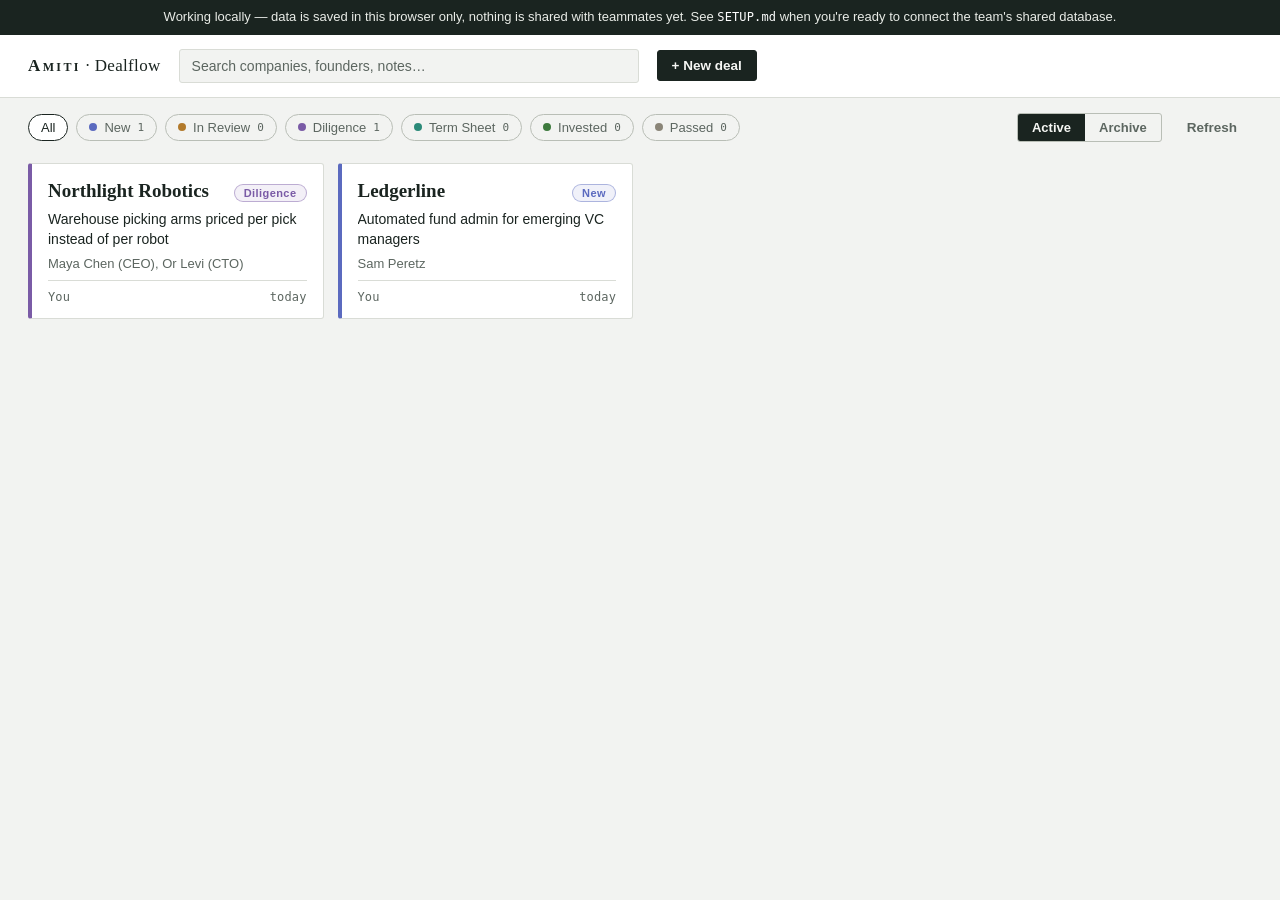
==== index.html @ 3316f47f "Initial commit: Dealflow pipeline app" ====
<!DOCTYPE html>
<html lang="en">
<head>
  <meta charset="UTF-8">
  <meta name="viewport" content="width=device-width, initial-scale=1.0">
  <meta name="robots" content="noindex">
  <title>Dealflow</title>
  <link rel="icon" href="data:image/svg+xml,<svg xmlns='http://www.w3.org/2000/svg' viewBox='0 0 100 100'><rect width='100' height='100' rx='14' fill='%231A2420'/><rect x='22' y='24' width='10' height='52' fill='%232B8A78'/><rect x='45' y='24' width='33' height='9' fill='%23F2F3F1'/><rect x='45' y='45' width='33' height='9' fill='%23F2F3F1'/><rect x='45' y='66' width='23' height='9' fill='%23F2F3F1'/></svg>">
  <link rel="stylesheet" href="styles.css">
</head>
<body>

  <!-- Sign-in (only shown once config.js has real Firebase project values) -->
  <div id="signin-screen" class="screen hidden">
    <div class="signin-card">
      <div class="wordmark"><span class="firm-name">Firm</span> · Dealflow</div>
      <h1>The pipeline, in one place.</h1>
      <p>Sign in with the account your firm set up for you. Don't have one?
         Ask whoever administers the pipeline to create it.</p>
      <form id="signin-form">
        <label>Email <input id="signin-email" type="email" autocomplete="username" required></label>
        <label>Password <input id="signin-password" type="password" autocomplete="current-password" required></label>
        <button type="submit" class="btn primary">Sign in</button>
      </form>
      <button id="forgot-btn" class="btn quiet" type="button">Forgot password?</button>
      <p id="signin-error" class="hint error hidden"></p>
    </div>
  </div>

  <!-- Main app -->
  <div id="app" class="hidden">
    <div id="local-banner" class="hidden">
      Working locally — data is saved in this browser only, nothing is shared
      with teammates yet. See <span class="mono">SETUP.md</span> when you're ready to connect the team's shared database.
    </div>

    <header class="topbar">
      <div class="wordmark"><span class="firm-name">Firm</span> · Dealflow</div>
      <input id="search" type="search" placeholder="Search companies, founders, notes…" autocomplete="off">
      <a id="new-deal-btn" class="btn primary" href="deal.html?new=1">+ New deal</a>
      <div id="user-chip" class="hidden">
        <span id="user-name" class="mono"></span>
        <button id="signout-btn" class="btn quiet">Sign out</button>
      </div>
    </header>

    <div class="toolbar">
      <div id="status-chips"></div>
      <div class="toolbar-right">
        <div class="view-toggle" role="tablist">
          <button data-view="active" class="on">Active</button>
          <button data-view="archived">Archive</button>
        </div>
        <button id="refresh-btn" class="btn quiet" title="Refresh from the spreadsheet">Refresh</button>
      </div>
    </div>

    <main>
      <div id="cards"></div>
      <p id="empty-state" class="hidden"></p>
    </main>
  </div>

  <div id="toast" class="hidden" role="status"></div>
  <div id="loading" class="hidden"><span class="spinner"></span><span id="loading-label">Loading…</span></div>

  <script src="config.js"></script>
  <script src="vendor/firebase-app-compat.js"></script>
  <script src="vendor/firebase-auth-compat.js"></script>
  <script src="vendor/firebase-firestore-compat.js"></script>
  <script src="vendor/firebase-storage-compat.js"></script>
  <script src="auth.js"></script>
  <script src="store.js"></script>
  <script src="common.js"></script>
  <script src="board.js"></script>
</body>
</html>
---- styles.css ----
/* Dealflow — a paper ledger with colored tabs.
   Chrome is monochrome ink-on-bone; the only color on screen is deal status. */

:root {
  --paper: #F2F3F1;      /* page background — cool bone */
  --card: #FFFFFF;
  --ink: #1A2420;        /* deep green-black */
  --ink-soft: #5C6660;
  --hairline: #D9DCD6;
  --hairline-dark: #B9BEB6;
  --serif: "Iowan Old Style", Georgia, "Times New Roman", serif;
  --sans: -apple-system, BlinkMacSystemFont, "Segoe UI", Roboto, sans-serif;
  --mono: ui-monospace, "SF Mono", "Cascadia Code", Consolas, Menlo, monospace;
}

* { box-sizing: border-box; margin: 0; padding: 0; }

html, body { height: 100%; }

body {
  background: var(--paper);
  color: var(--ink);
  font-family: var(--sans);
  font-size: 15px;
  line-height: 1.45;
  -webkit-font-smoothing: antialiased;
}

.hidden { display: none !important; }
.mono { font-family: var(--mono); font-size: 12px; letter-spacing: 0.01em; }
.hint { color: var(--ink-soft); font-size: 12px; }

/* ---- Buttons ---- */

.btn {
  display: inline-block;
  font: 600 13.5px var(--sans);
  color: var(--ink);
  background: var(--card);
  border: 1px solid var(--hairline-dark);
  border-radius: 3px;
  padding: 7px 14px;
  cursor: pointer;
  white-space: nowrap;
  text-decoration: none;
}
.btn:hover { border-color: var(--ink); }
.btn.primary { background: var(--ink); border-color: var(--ink); color: #F6F7F4; }
.btn.primary:hover { background: #2C3A34; }
.btn.quiet { background: transparent; border-color: transparent; color: var(--ink-soft); }
.btn.quiet:hover { color: var(--ink); border-color: var(--hairline-dark); }

button:focus-visible, input:focus-visible, select:focus-visible,
textarea:focus-visible, [tabindex]:focus-visible, a:focus-visible {
  outline: 2px solid var(--ink);
  outline-offset: 2px;
}

/* ---- Wordmark ---- */

.wordmark {
  font-family: var(--serif);
  font-size: 17px;
  letter-spacing: 0.02em;
  white-space: nowrap;
}
.wordmark .firm-name {
  font-variant: small-caps;
  letter-spacing: 0.14em;
  font-weight: 700;
}

/* ---- Header & toolbar ---- */

.topbar {
  display: flex;
  align-items: center;
  gap: 18px;
  padding: 14px 28px;
  background: var(--card);
  border-bottom: 1px solid var(--hairline);
}

#search {
  flex: 1;
  max-width: 460px;
  font: 14px var(--sans);
  color: var(--ink);
  background: var(--paper);
  border: 1px solid var(--hairline);
  border-radius: 3px;
  padding: 8px 12px;
}
#search::placeholder { color: var(--ink-soft); }
#search:focus { border-color: var(--ink); outline: none; }

#user-chip { margin-left: auto; display: flex; align-items: center; gap: 8px; color: var(--ink-soft); }

.toolbar {
  display: flex;
  align-items: center;
  justify-content: space-between;
  gap: 16px;
  flex-wrap: wrap;
  padding: 14px 28px 0;
}

#status-chips { display: flex; flex-wrap: wrap; gap: 8px; }

.chip {
  display: inline-flex;
  align-items: center;
  gap: 7px;
  font: 500 13px var(--sans);
  color: var(--ink-soft);
  background: transparent;
  border: 1px solid var(--hairline-dark);
  border-radius: 999px;
  padding: 5px 12px;
  cursor: pointer;
}
.chip:hover { color: var(--ink); border-color: var(--ink); }
.chip.on { color: var(--ink); border-color: var(--ink); background: var(--card); }
.chip .dot { width: 8px; height: 8px; border-radius: 50%; }
.chip-count { font-family: var(--mono); font-size: 11px; color: var(--ink-soft); }

.toolbar-right { display: flex; align-items: center; gap: 10px; }

.view-toggle {
  display: inline-flex;
  border: 1px solid var(--hairline-dark);
  border-radius: 3px;
  overflow: hidden;
}
.view-toggle button {
  font: 600 13px var(--sans);
  color: var(--ink-soft);
  background: transparent;
  border: none;
  padding: 6px 14px;
  cursor: pointer;
}
.view-toggle button.on { background: var(--ink); color: #F6F7F4; }

/* ---- Card grid ---- */

main { padding: 20px 28px 48px; }

#cards {
  display: grid;
  grid-template-columns: repeat(auto-fill, minmax(290px, 1fr));
  gap: 14px;
}

.card {
  --spine: var(--hairline-dark);
  position: relative;
  background: var(--card);
  border: 1px solid var(--hairline);
  border-left: 4px solid var(--spine);
  border-radius: 3px;
  padding: 16px 16px 12px;
  display: flex;
  flex-direction: column;
  gap: 6px;
  cursor: pointer;
  text-decoration: none;
  color: inherit;
  transition: border-color 0.12s ease, transform 0.12s ease, box-shadow 0.12s ease;
}
.card:hover {
  border-color: var(--hairline-dark);
  border-left-color: var(--spine);
  transform: translateY(-1px);
  box-shadow: 0 3px 10px rgba(26, 36, 32, 0.08);
}
.card.archived { opacity: 0.62; }

.card-top { display: flex; align-items: baseline; justify-content: space-between; gap: 10px; }

.card-company {
  font-family: var(--serif);
  font-size: 19px;
  font-weight: 700;
  line-height: 1.2;
}

.pill {
  --pc: var(--ink-soft);
  font: 600 11px var(--sans);
  letter-spacing: 0.04em;
  color: var(--pc);
  border: 1px solid color-mix(in srgb, var(--pc) 45%, transparent);
  background: color-mix(in srgb, var(--pc) 9%, transparent);
  border-radius: 999px;
  padding: 2px 9px;
  white-space: nowrap;
}

.card-oneliner {
  color: var(--ink);
  font-size: 14px;
  display: -webkit-box;
  -webkit-line-clamp: 2;
  -webkit-box-orient: vertical;
  overflow: hidden;
}

.card-founders { color: var(--ink-soft); font-size: 13px; }

.card-meta {
  display: flex;
  justify-content: space-between;
  gap: 10px;
  color: var(--ink-soft);
  border-top: 1px solid var(--hairline);
  padding-top: 8px;
  margin-top: auto;
}

#empty-state {
  margin: 80px auto;
  max-width: 420px;
  text-align: center;
  font-family: var(--serif);
  font-size: 18px;
  color: var(--ink-soft);
}

/* ---- Local-mode banner ---- */

#local-banner {
  background: var(--ink);
  color: #E9ECE7;
  font-size: 13px;
  text-align: center;
  padding: 8px 16px;
}
#local-banner .mono { color: #fff; }

/* ---- Sign-in screen ---- */

.screen {
  min-height: 100vh;
  display: flex;
  align-items: center;
  justify-content: center;
  padding: 24px;
}

.signin-card {
  background: var(--card);
  border: 1px solid var(--hairline);
  border-top: 4px solid var(--ink);
  border-radius: 3px;
  max-width: 440px;
  padding: 36px;
  display: flex;
  flex-direction: column;
  gap: 16px;
}
.signin-card h1 { font-family: var(--serif); font-size: 26px; line-height: 1.2; }
.signin-card p { color: var(--ink-soft); font-size: 14px; }
.signin-card .btn { align-self: flex-start; }
.signin-card .hint { word-break: break-all; }

.signin-card form {
  display: flex;
  flex-direction: column;
  gap: 12px;
}
.signin-card label {
  display: flex;
  flex-direction: column;
  gap: 5px;
  font: 600 12px var(--sans);
  letter-spacing: 0.05em;
  text-transform: uppercase;
  color: var(--ink-soft);
}
.signin-card input {
  font: 14.5px var(--sans);
  color: var(--ink);
  background: var(--paper);
  border: 1px solid var(--hairline);
  border-radius: 3px;
  padding: 8px 10px;
  width: 100%;
}
.signin-card input:focus { border-color: var(--ink); outline: none; }
.hint.error { color: #7A2E2E; }

/* ---- Deal page ---- */

.back-link {
  font: 600 13px var(--sans);
  color: var(--ink-soft);
  text-decoration: none;
}
.back-link:hover { color: var(--ink); }

.deal-shell {
  max-width: 640px;
  margin: 32px auto 64px;
  padding: 0 20px;
}

.deal-card {
  background: var(--card);
  border: 1px solid var(--hairline);
  border-top: 4px solid var(--ink);
  border-radius: 3px;
  display: flex;
  flex-direction: column;
}

.panel-head {
  display: flex;
  align-items: flex-start;
  justify-content: space-between;
  gap: 12px;
  padding: 24px 28px 16px;
  border-bottom: 1px solid var(--hairline);
}
.panel-head h2 { font-family: var(--serif); font-size: 26px; line-height: 1.2; }
.panel-head .mono { color: var(--ink-soft); margin-top: 4px; }

.panel-body {
  padding: 24px 28px;
  display: flex;
  flex-direction: column;
  gap: 14px;
}

.panel-body label {
  display: flex;
  flex-direction: column;
  gap: 5px;
  font: 600 12px var(--sans);
  letter-spacing: 0.05em;
  text-transform: uppercase;
  color: var(--ink-soft);
}

.panel-body label.btn {
  display: inline-block;
  width: auto;
  text-transform: none;
  letter-spacing: normal;
  font: 600 13.5px var(--sans);
  color: var(--ink);
}

.panel-body input, .panel-body select, .panel-body textarea {
  font: 14.5px var(--sans);
  color: var(--ink);
  background: var(--paper);
  border: 1px solid var(--hairline);
  border-radius: 3px;
  padding: 8px 10px;
  width: 100%;
}
.panel-body input:focus, .panel-body select:focus, .panel-body textarea:focus {
  border-color: var(--ink);
  outline: none;
}
.panel-body textarea { resize: vertical; line-height: 1.5; }

.field-row { display: grid; grid-template-columns: 1fr 1fr; gap: 12px; }

.files { border-top: 1px solid var(--hairline); padding-top: 14px; display: flex; flex-direction: column; gap: 8px; }
.files h3 {
  font: 600 12px var(--sans);
  letter-spacing: 0.05em;
  text-transform: uppercase;
  color: var(--ink-soft);
}
.file-row {
  display: flex;
  justify-content: space-between;
  align-items: baseline;
  gap: 12px;
  padding: 6px 0;
  border-bottom: 1px solid var(--hairline);
}
.file-name { color: var(--ink); font-size: 14px; text-decoration: none; word-break: break-all; }
a.file-name:hover { text-decoration: underline; }
.file-size { color: var(--ink-soft); }
#file-input { display: none; }
#upload-row { padding-top: 4px; }

.panel-foot {
  display: flex;
  justify-content: space-between;
  gap: 12px;
  padding: 16px 28px;
  border-top: 1px solid var(--hairline);
  background: var(--paper);
  border-radius: 0 0 3px 3px;
}

/* ---- Toast & loading ---- */

#toast {
  position: fixed;
  bottom: 24px;
  left: 50%;
  transform: translateX(-50%);
  background: var(--ink);
  color: #F6F7F4;
  font-size: 14px;
  border-radius: 3px;
  padding: 10px 18px;
  max-width: min(560px, calc(100vw - 48px));
  z-index: 30;
  box-shadow: 0 4px 16px rgba(26, 36, 32, 0.25);
}
#toast.error { background: #7A2E2E; }

#loading {
  position: fixed;
  top: 16px;
  left: 50%;
  transform: translateX(-50%);
  display: flex;
  align-items: center;
  gap: 10px;
  background: var(--card);
  border: 1px solid var(--hairline-dark);
  border-radius: 999px;
  padding: 7px 16px;
  font-size: 13px;
  color: var(--ink-soft);
  z-index: 40;
  box-shadow: 0 2px 10px rgba(26, 36, 32, 0.12);
}

.spinner {
  width: 13px;
  height: 13px;
  border: 2px solid var(--hairline-dark);
  border-top-color: var(--ink);
  border-radius: 50%;
  animation: spin 0.8s linear infinite;
}
@keyframes spin { to { transform: rotate(360deg); } }

/* ---- Small screens ---- */

@media (max-width: 720px) {
  .topbar { flex-wrap: wrap; padding: 12px 16px; }
  #search { order: 3; flex-basis: 100%; max-width: none; }
  .toolbar, main { padding-left: 16px; padding-right: 16px; }
  .field-row { grid-template-columns: 1fr; }
  .deal-shell { margin-top: 16px; padding: 0 12px; }
  .panel-head, .panel-body, .panel-foot { padding-left: 18px; padding-right: 18px; }
}

@media (prefers-reduced-motion: reduce) {
  * { transition: none !important; animation: none !important; }
}
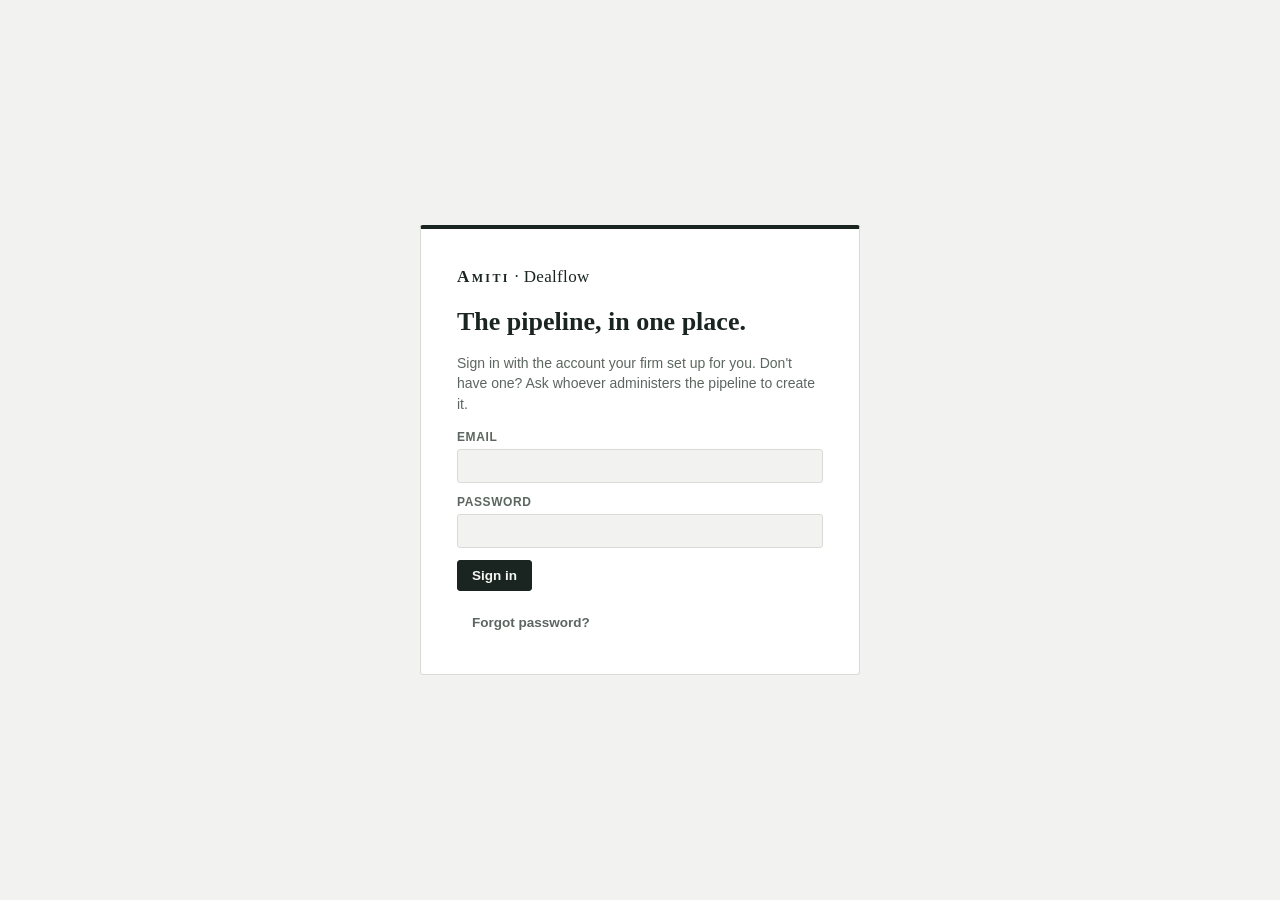
==== commit 56030694: "Remove file attachment feature Storage needs the Blaze plan and isn't used. Drop the Files UI, the u" ====
--- a/index.html
+++ b/index.html
@@ -68,7 +68,6 @@
   <script src="vendor/firebase-app-compat.js"></script>
   <script src="vendor/firebase-auth-compat.js"></script>
   <script src="vendor/firebase-firestore-compat.js"></script>
-  <script src="vendor/firebase-storage-compat.js"></script>
   <script src="auth.js"></script>
   <script src="store.js"></script>
   <script src="common.js"></script>
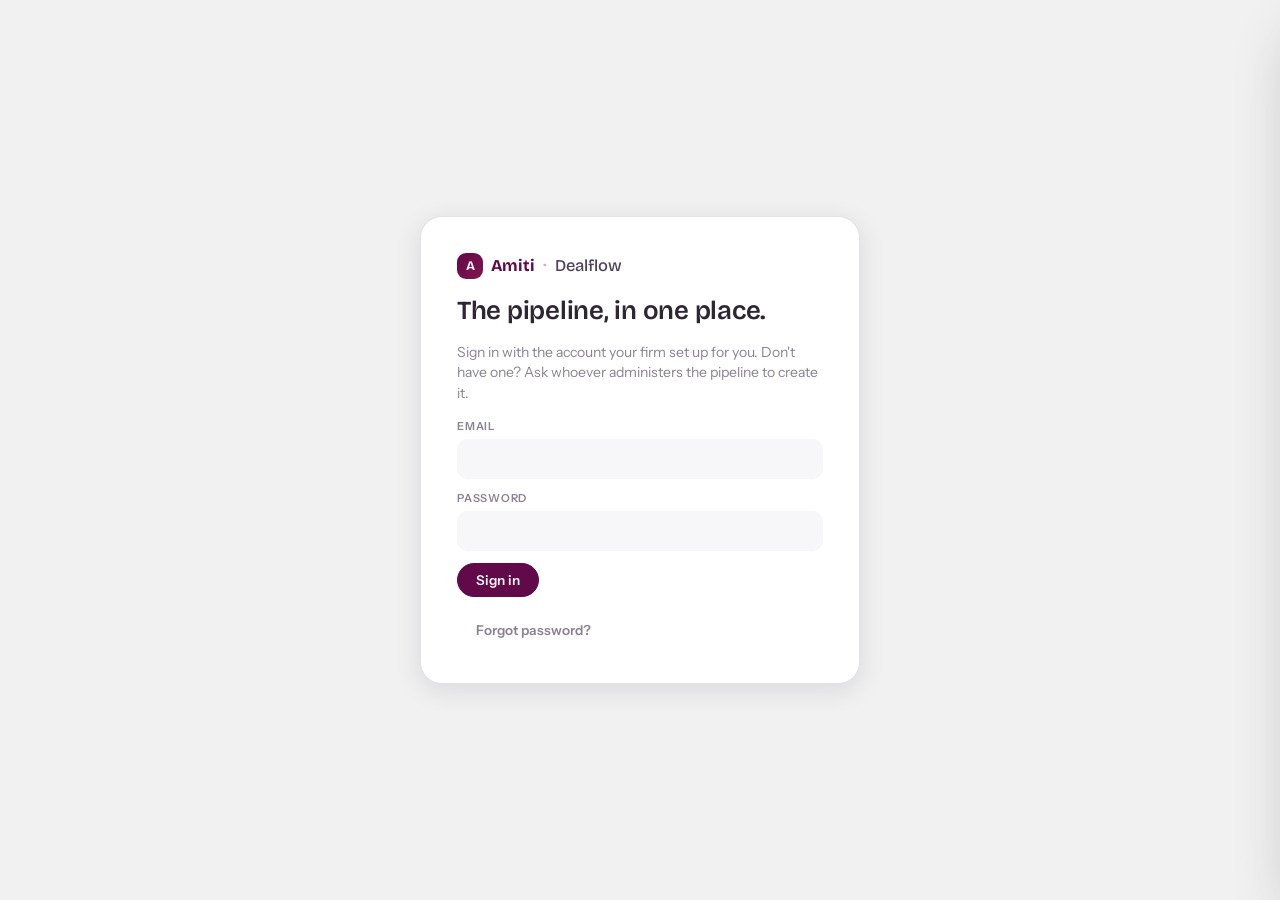
==== commit 58f1189f: "UI Redesign" ====
--- a/index.html
+++ b/index.html
@@ -5,7 +5,10 @@
   <meta name="viewport" content="width=device-width, initial-scale=1.0">
   <meta name="robots" content="noindex">
   <title>Dealflow</title>
-  <link rel="icon" href="data:image/svg+xml,<svg xmlns='http://www.w3.org/2000/svg' viewBox='0 0 100 100'><rect width='100' height='100' rx='14' fill='%231A2420'/><rect x='22' y='24' width='10' height='52' fill='%232B8A78'/><rect x='45' y='24' width='33' height='9' fill='%23F2F3F1'/><rect x='45' y='45' width='33' height='9' fill='%23F2F3F1'/><rect x='45' y='66' width='23' height='9' fill='%23F2F3F1'/></svg>">
+  <link rel="icon" href="data:image/svg+xml,<svg xmlns='http://www.w3.org/2000/svg' viewBox='0 0 100 100'><rect width='100' height='100' rx='26' fill='%2362094A'/><rect x='22' y='24' width='10' height='52' rx='5' fill='%23CEAEB4'/><rect x='45' y='24' width='33' height='9' rx='4.5' fill='%23F1F1F1'/><rect x='45' y='45' width='33' height='9' rx='4.5' fill='%23F1F1F1'/><rect x='45' y='66' width='23' height='9' rx='4.5' fill='%23F1F1F1'/></svg>">
+  <link rel="preconnect" href="https://fonts.googleapis.com">
+  <link rel="preconnect" href="https://fonts.gstatic.com" crossorigin>
+  <link href="https://fonts.googleapis.com/css2?family=Bricolage+Grotesque:opsz,wght@12..96,500;12..96,600;12..96,700&family=Instrument+Sans:ital,wght@0,400;0,500;0,600;1,400&display=swap" rel="stylesheet">
   <link rel="stylesheet" href="styles.css">
 </head>
 <body>
@@ -13,7 +16,7 @@
   <!-- Sign-in (only shown once config.js has real Firebase project values) -->
   <div id="signin-screen" class="screen hidden">
     <div class="signin-card">
-      <div class="wordmark"><span class="firm-name">Firm</span> · Dealflow</div>
+      <div class="wordmark"><span class="logomark" aria-hidden="true">A</span><span class="firm-name">Firm</span><span class="wordmark-sep">·</span>Dealflow</div>
       <h1>The pipeline, in one place.</h1>
       <p>Sign in with the account your firm set up for you. Don't have one?
          Ask whoever administers the pipeline to create it.</p>
@@ -35,9 +38,9 @@
     </div>
 
     <header class="topbar">
-      <div class="wordmark"><span class="firm-name">Firm</span> · Dealflow</div>
+      <div class="wordmark"><span class="logomark" aria-hidden="true">A</span><span class="firm-name">Firm</span><span class="wordmark-sep">·</span>Dealflow</div>
       <input id="search" type="search" placeholder="Search companies, founders, notes…" autocomplete="off">
-      <a id="new-deal-btn" class="btn primary" href="deal.html?new=1">+ New deal</a>
+      <button id="new-deal-btn" class="btn primary" type="button">+ New deal</button>
       <div id="user-chip" class="hidden">
         <span id="user-name" class="mono"></span>
         <button id="signout-btn" class="btn quiet">Sign out</button>
@@ -51,7 +54,7 @@
           <button data-view="active" class="on">Active</button>
           <button data-view="archived">Archive</button>
         </div>
-        <button id="refresh-btn" class="btn quiet" title="Refresh from the spreadsheet">Refresh</button>
+        <button id="refresh-btn" class="btn quiet" title="Reload deals">Refresh</button>
       </div>
     </div>
 
@@ -59,6 +62,64 @@
       <div id="cards"></div>
       <p id="empty-state" class="hidden"></p>
     </main>
+  </div>
+
+  <!-- Deal drawer: view and edit a deal without leaving the board -->
+  <div id="deal-overlay" class="drawer-overlay">
+    <aside class="drawer" role="dialog" aria-modal="true" aria-label="Deal details">
+      <div class="drawer-head">
+        <div class="drawer-head-top">
+          <p id="panel-id" class="mono eyebrow"></p>
+          <button id="deal-close" class="icon-btn" type="button" title="Close (Esc)" aria-label="Close">
+            <svg viewBox="0 0 16 16" fill="none" stroke="currentColor" stroke-width="1.8" stroke-linecap="round"><path d="M4 4l8 8M12 4l-8 8"/></svg>
+          </button>
+        </div>
+        <input id="f-company" class="title-input" type="text" placeholder="Company name" autocomplete="off" aria-label="Company">
+        <div class="select-pill" id="status-pill">
+          <select id="f-status" aria-label="Status"></select>
+        </div>
+      </div>
+
+      <div class="drawer-body">
+        <label>One-liner <input id="f-oneliner" type="text" placeholder="What they do, in a sentence" autocomplete="off"></label>
+        <label>Founders <input id="f-founders" type="text" placeholder="Names, roles" autocomplete="off"></label>
+
+        <div class="field-row">
+          <label>Sector <input id="f-sector" type="text" placeholder="—" autocomplete="off"></label>
+          <label>Source <input id="f-source" type="text" placeholder="How it reached us" autocomplete="off"></label>
+        </div>
+        <label>Owner <input id="f-owner" type="text" autocomplete="off"></label>
+
+        <label>Notes <textarea id="f-notes" rows="5" placeholder="What we know so far"></textarea></label>
+        <label>Open questions <textarea id="f-questions" rows="3" placeholder="What we still need to find out"></textarea></label>
+
+        <div class="ai-sec">
+          <h3>Action items</h3>
+          <div id="ai-list"></div>
+          <input id="ai-new" type="text" placeholder="+ Add action item — press Enter" autocomplete="off">
+        </div>
+      </div>
+
+      <div class="drawer-foot">
+        <div class="drawer-foot-left">
+          <button id="archive-btn" class="btn ghost hidden" type="button">Archive</button>
+          <button id="delete-btn" class="btn ghost danger-ghost hidden" type="button">Delete</button>
+        </div>
+        <button id="save-btn" class="btn primary" type="button">Save</button>
+      </div>
+    </aside>
+  </div>
+
+  <!-- Confirmation dialog (archive / delete / discard) -->
+  <div id="confirm-box" class="confirm-overlay">
+    <div class="confirm-card" role="alertdialog" aria-modal="true" aria-labelledby="confirm-title">
+      <h3 id="confirm-title"></h3>
+      <p id="confirm-msg"></p>
+      <div class="confirm-actions">
+        <button id="confirm-cancel" class="btn ghost" type="button">Cancel</button>
+        <button id="confirm-ok" class="btn primary" type="button"></button>
+      </div>
+    </div>
   </div>
 
   <div id="toast" class="hidden" role="status"></div>
--- a/styles.css
+++ b/styles.css
@@ -1,15 +1,31 @@
-/* Dealflow — a paper ledger with colored tabs.
-   Chrome is monochrome ink-on-bone; the only color on screen is deal status. */
+/* Dealflow — Amiti.
+   Platinum canvas, white surfaces, soft rounded geometry. The deep plum
+   trio (#62094A / #81164D / #4F4259) appears only in small, deliberate
+   doses: the wordmark, the primary button, active states, focus rings.
+   Status colors on cards stay config-driven. */
 
 :root {
-  --paper: #F2F3F1;      /* page background — cool bone */
-  --card: #FFFFFF;
-  --ink: #1A2420;        /* deep green-black */
-  --ink-soft: #5C6660;
-  --hairline: #D9DCD6;
-  --hairline-dark: #B9BEB6;
-  --serif: "Iowan Old Style", Georgia, "Times New Roman", serif;
-  --sans: -apple-system, BlinkMacSystemFont, "Segoe UI", Roboto, sans-serif;
+  --bg: #F1F1F1;            /* platinum */
+  --surface: #FFFFFF;
+  --surface-2: #F7F6F8;      /* whisper of grape in the gray */
+  --ink: #2E2733;            /* near-black grape */
+  --ink-2: #4F4259;          /* vintage grape */
+  --ink-3: #8A8292;          /* soft grape-gray, secondary text */
+  --line: #E6E3E8;
+  --line-2: #D6D1DA;
+  --rose: #CEAEB4;           /* cotton rose */
+  --rose-soft: #F4ECee;      /* rose-tinted hover wash */
+  --violet: #62094A;         /* crimson violet — primary actions */
+  --berry: #81164D;          /* dark raspberry — hover / emphasis */
+  --danger: #B0413E;
+  --shadow-s: 0 1px 2px rgba(79, 66, 89, 0.05), 0 2px 8px rgba(79, 66, 89, 0.05);
+  --shadow-m: 0 6px 24px rgba(79, 66, 89, 0.14);
+  --shadow-l: 0 24px 64px rgba(46, 39, 51, 0.30);
+  --r-s: 10px;
+  --r-m: 16px;
+  --r-l: 22px;
+  --display: "Bricolage Grotesque", "Avenir Next", "Segoe UI", sans-serif;
+  --sans: "Instrument Sans", -apple-system, BlinkMacSystemFont, "Segoe UI", sans-serif;
   --mono: ui-monospace, "SF Mono", "Cascadia Code", Consolas, Menlo, monospace;
 }
 
@@ -18,7 +34,7 @@
 html, body { height: 100%; }
 
 body {
-  background: var(--paper);
+  background: var(--bg);
   color: var(--ink);
   font-family: var(--sans);
   font-size: 15px;
@@ -27,74 +43,126 @@
 }
 
 .hidden { display: none !important; }
+.no-scroll { overflow: hidden; }
 .mono { font-family: var(--mono); font-size: 12px; letter-spacing: 0.01em; }
-.hint { color: var(--ink-soft); font-size: 12px; }
+.hint { color: var(--ink-3); font-size: 12.5px; }
+.hint.error { color: var(--danger); }
+
+button, input, select, textarea { font-family: var(--sans); }
+
+button:focus-visible, input:focus-visible, select:focus-visible,
+textarea:focus-visible, [tabindex]:focus-visible, a:focus-visible {
+  outline: 2px solid var(--berry);
+  outline-offset: 2px;
+}
 
 /* ---- Buttons ---- */
 
 .btn {
-  display: inline-block;
+  display: inline-flex;
+  align-items: center;
+  justify-content: center;
+  gap: 6px;
   font: 600 13.5px var(--sans);
-  color: var(--ink);
-  background: var(--card);
-  border: 1px solid var(--hairline-dark);
-  border-radius: 3px;
-  padding: 7px 14px;
+  color: var(--ink-2);
+  background: var(--surface);
+  border: 1px solid var(--line-2);
+  border-radius: 999px;
+  padding: 8px 18px;
   cursor: pointer;
   white-space: nowrap;
   text-decoration: none;
-}
-.btn:hover { border-color: var(--ink); }
-.btn.primary { background: var(--ink); border-color: var(--ink); color: #F6F7F4; }
-.btn.primary:hover { background: #2C3A34; }
-.btn.quiet { background: transparent; border-color: transparent; color: var(--ink-soft); }
-.btn.quiet:hover { color: var(--ink); border-color: var(--hairline-dark); }
-
-button:focus-visible, input:focus-visible, select:focus-visible,
-textarea:focus-visible, [tabindex]:focus-visible, a:focus-visible {
-  outline: 2px solid var(--ink);
-  outline-offset: 2px;
-}
+  transition: background 0.15s ease, border-color 0.15s ease, color 0.15s ease;
+}
+.btn:hover { border-color: var(--ink-3); }
+.btn.primary { background: var(--violet); border-color: var(--violet); color: #FBF7FA; }
+.btn.primary:hover { background: var(--berry); border-color: var(--berry); }
+.btn.ghost { background: transparent; }
+.btn.ghost:hover { background: var(--surface); }
+.btn.quiet { background: transparent; border-color: transparent; color: var(--ink-3); }
+.btn.quiet:hover { color: var(--ink-2); background: var(--rose-soft); }
+.btn.danger { background: var(--danger); border-color: var(--danger); color: #fff; }
+.btn.danger:hover { background: #9A3532; border-color: #9A3532; }
+.btn.danger-ghost { color: var(--danger); }
+.btn.danger-ghost:hover { border-color: var(--danger); background: #FBF1F1; }
+
+.icon-btn {
+  display: inline-flex;
+  align-items: center;
+  justify-content: center;
+  width: 30px;
+  height: 30px;
+  border: none;
+  border-radius: var(--r-s);
+  background: transparent;
+  color: var(--ink-3);
+  cursor: pointer;
+  transition: background 0.15s ease, color 0.15s ease;
+}
+.icon-btn:hover { background: var(--rose-soft); color: var(--ink-2); }
+.icon-btn.danger:hover { background: #FBF1F1; color: var(--danger); }
+.icon-btn svg { width: 16px; height: 16px; }
 
 /* ---- Wordmark ---- */
 
 .wordmark {
-  font-family: var(--serif);
-  font-size: 17px;
-  letter-spacing: 0.02em;
+  display: flex;
+  align-items: center;
+  gap: 8px;
+  font: 500 16.5px var(--display);
+  color: var(--ink-2);
   white-space: nowrap;
 }
-.wordmark .firm-name {
-  font-variant: small-caps;
-  letter-spacing: 0.14em;
-  font-weight: 700;
+.wordmark .firm-name { font-weight: 700; color: var(--violet); }
+.wordmark-sep { color: var(--rose); font-weight: 600; }
+
+.logomark {
+  display: inline-flex;
+  align-items: center;
+  justify-content: center;
+  width: 26px;
+  height: 26px;
+  border-radius: 9px;
+  background: linear-gradient(135deg, var(--violet), var(--berry));
+  color: #F6EEF3;
+  font: 700 13px var(--display);
+  flex: none;
 }
 
 /* ---- Header & toolbar ---- */
 
 .topbar {
+  position: sticky;
+  top: 0;
+  z-index: 10;
   display: flex;
   align-items: center;
   gap: 18px;
-  padding: 14px 28px;
-  background: var(--card);
-  border-bottom: 1px solid var(--hairline);
+  padding: 13px 28px;
+  background: var(--surface);
+  border-bottom: 1px solid var(--line);
 }
 
 #search {
   flex: 1;
-  max-width: 460px;
+  max-width: 440px;
   font: 14px var(--sans);
   color: var(--ink);
-  background: var(--paper);
-  border: 1px solid var(--hairline);
-  border-radius: 3px;
-  padding: 8px 12px;
-}
-#search::placeholder { color: var(--ink-soft); }
-#search:focus { border-color: var(--ink); outline: none; }
-
-#user-chip { margin-left: auto; display: flex; align-items: center; gap: 8px; color: var(--ink-soft); }
+  background: var(--bg);
+  border: 1px solid transparent;
+  border-radius: 999px;
+  padding: 9px 18px;
+  transition: background 0.15s ease, border-color 0.15s ease, box-shadow 0.15s ease;
+}
+#search::placeholder { color: var(--ink-3); }
+#search:focus {
+  outline: none;
+  background: var(--surface);
+  border-color: var(--rose);
+  box-shadow: 0 0 0 3px rgba(206, 174, 180, 0.25);
+}
+
+#user-chip { margin-left: auto; display: flex; align-items: center; gap: 8px; color: var(--ink-3); }
 
 .toolbar {
   display: flex;
@@ -102,7 +170,7 @@
   justify-content: space-between;
   gap: 16px;
   flex-wrap: wrap;
-  padding: 14px 28px 0;
+  padding: 18px 28px 0;
 }
 
 #status-chips { display: flex; flex-wrap: wrap; gap: 8px; }
@@ -112,93 +180,134 @@
   align-items: center;
   gap: 7px;
   font: 500 13px var(--sans);
-  color: var(--ink-soft);
-  background: transparent;
-  border: 1px solid var(--hairline-dark);
+  color: var(--ink-3);
+  background: var(--surface);
+  border: 1px solid var(--line);
   border-radius: 999px;
-  padding: 5px 12px;
-  cursor: pointer;
-}
-.chip:hover { color: var(--ink); border-color: var(--ink); }
-.chip.on { color: var(--ink); border-color: var(--ink); background: var(--card); }
+  padding: 6px 13px;
+  cursor: pointer;
+  transition: color 0.15s ease, border-color 0.15s ease, background 0.15s ease;
+}
+.chip:hover { color: var(--ink-2); border-color: var(--line-2); box-shadow: var(--shadow-s); }
+.chip.on {
+  color: var(--berry);
+  border-color: color-mix(in srgb, var(--berry) 40%, transparent);
+  background: color-mix(in srgb, var(--berry) 6%, white);
+}
 .chip .dot { width: 8px; height: 8px; border-radius: 50%; }
-.chip-count { font-family: var(--mono); font-size: 11px; color: var(--ink-soft); }
+.chip-count { font-family: var(--mono); font-size: 11px; opacity: 0.75; }
 
 .toolbar-right { display: flex; align-items: center; gap: 10px; }
 
 .view-toggle {
   display: inline-flex;
-  border: 1px solid var(--hairline-dark);
-  border-radius: 3px;
-  overflow: hidden;
+  background: #E6E2E9;
+  border-radius: 999px;
+  padding: 3px;
 }
 .view-toggle button {
   font: 600 13px var(--sans);
-  color: var(--ink-soft);
+  color: var(--ink-3);
   background: transparent;
   border: none;
-  padding: 6px 14px;
-  cursor: pointer;
-}
-.view-toggle button.on { background: var(--ink); color: #F6F7F4; }
+  border-radius: 999px;
+  padding: 5px 15px;
+  cursor: pointer;
+  transition: color 0.15s ease, background 0.15s ease;
+}
+.view-toggle button.on { background: var(--surface); color: var(--ink-2); box-shadow: var(--shadow-s); }
 
 /* ---- Card grid ---- */
 
-main { padding: 20px 28px 48px; }
+main { padding: 20px 28px 56px; }
 
 #cards {
   display: grid;
-  grid-template-columns: repeat(auto-fill, minmax(290px, 1fr));
-  gap: 14px;
+  grid-template-columns: repeat(auto-fill, minmax(300px, 1fr));
+  gap: 16px;
+  align-items: start; /* cards keep their natural height */
 }
 
 .card {
-  --spine: var(--hairline-dark);
+  --spine: var(--line-2);
   position: relative;
-  background: var(--card);
-  border: 1px solid var(--hairline);
-  border-left: 4px solid var(--spine);
-  border-radius: 3px;
-  padding: 16px 16px 12px;
-  display: flex;
-  flex-direction: column;
-  gap: 6px;
-  cursor: pointer;
-  text-decoration: none;
-  color: inherit;
-  transition: border-color 0.12s ease, transform 0.12s ease, box-shadow 0.12s ease;
+  background: var(--surface);
+  border: 1px solid var(--line);
+  border-left: 5px solid var(--spine);
+  border-radius: var(--r-m);
+  padding: 18px 18px 12px;
+  display: flex;
+  flex-direction: column;
+  gap: 7px;
+  cursor: pointer;
+  box-shadow: var(--shadow-s);
+  transition: transform 0.15s ease, box-shadow 0.15s ease, border-color 0.15s ease;
 }
 .card:hover {
-  border-color: var(--hairline-dark);
+  transform: translateY(-2px);
+  box-shadow: var(--shadow-m);
+  border-color: var(--line-2);
   border-left-color: var(--spine);
-  transform: translateY(-1px);
-  box-shadow: 0 3px 10px rgba(26, 36, 32, 0.08);
-}
-.card.archived { opacity: 0.62; }
+}
+.card.archived { opacity: 0.68; }
+.card.archived:hover { opacity: 1; }
 
 .card-top { display: flex; align-items: baseline; justify-content: space-between; gap: 10px; }
 
 .card-company {
-  font-family: var(--serif);
-  font-size: 19px;
-  font-weight: 700;
-  line-height: 1.2;
+  font: 600 18.5px/1.25 var(--display);
+  letter-spacing: -0.01em;
 }
 
 .pill {
-  --pc: var(--ink-soft);
+  --pc: var(--ink-3);
   font: 600 11px var(--sans);
-  letter-spacing: 0.04em;
+  letter-spacing: 0.03em;
   color: var(--pc);
-  border: 1px solid color-mix(in srgb, var(--pc) 45%, transparent);
-  background: color-mix(in srgb, var(--pc) 9%, transparent);
+  border: 1px solid color-mix(in srgb, var(--pc) 40%, transparent);
+  background: color-mix(in srgb, var(--pc) 8%, white);
   border-radius: 999px;
-  padding: 2px 9px;
+  padding: 3px 10px;
   white-space: nowrap;
 }
+button.pill { cursor: pointer; transition: background 0.15s ease; }
+button.pill:hover { background: color-mix(in srgb, var(--pc) 16%, white); }
+
+.pill-wrap { position: relative; flex: none; }
+
+.status-menu {
+  position: absolute;
+  right: 0;
+  top: calc(100% + 8px);
+  min-width: 160px;
+  padding: 6px;
+  background: var(--surface);
+  border: 1px solid var(--line);
+  border-radius: 14px;
+  box-shadow: var(--shadow-m);
+  display: flex;
+  flex-direction: column;
+  z-index: 20;
+}
+.status-menu button {
+  display: flex;
+  align-items: center;
+  gap: 9px;
+  font: 500 13px var(--sans);
+  color: var(--ink-2);
+  background: none;
+  border: none;
+  border-radius: 9px;
+  padding: 7px 11px;
+  cursor: pointer;
+  text-align: left;
+}
+.status-menu button:hover { background: var(--surface-2); }
+.status-menu button.on { font-weight: 700; color: var(--ink); }
+.status-menu .dot { width: 8px; height: 8px; border-radius: 50%; flex: none; }
 
 .card-oneliner {
-  color: var(--ink);
+  color: var(--ink-2);
   font-size: 14px;
   display: -webkit-box;
   -webkit-line-clamp: 2;
@@ -206,32 +315,101 @@
   overflow: hidden;
 }
 
-.card-founders { color: var(--ink-soft); font-size: 13px; }
+.card-founders { color: var(--ink-3); font-size: 13px; }
 
 .card-meta {
   display: flex;
   justify-content: space-between;
+  align-items: center;
   gap: 10px;
-  color: var(--ink-soft);
-  border-top: 1px solid var(--hairline);
-  padding-top: 8px;
+  color: var(--ink-3);
+  border-top: 1px solid var(--line);
+  padding-top: 6px;
   margin-top: auto;
-}
+  min-height: 38px;
+}
+
+.card-acts { display: flex; gap: 2px; opacity: 0; transition: opacity 0.15s ease; }
+.card:hover .card-acts, .card:focus-within .card-acts { opacity: 1; }
+@media (hover: none) { .card-acts { opacity: 1; } }
 
 #empty-state {
-  margin: 80px auto;
+  margin: 90px auto;
   max-width: 420px;
   text-align: center;
-  font-family: var(--serif);
-  font-size: 18px;
-  color: var(--ink-soft);
+  font: 500 18px var(--display);
+  color: var(--ink-3);
+}
+
+/* ---- Action items on a card ---- */
+
+.card-actions {
+  border-top: 1px solid var(--line);
+  margin-top: 4px;
+  padding-top: 9px;
+  display: flex;
+  flex-direction: column;
+  gap: 4px;
+}
+
+.ai-row {
+  display: flex;
+  align-items: flex-start;
+  gap: 9px;
+  font-size: 13.5px;
+  color: var(--ink-2);
+  cursor: pointer;
+  padding: 2px 0;
+}
+.ai-row input[type="checkbox"] {
+  appearance: none;
+  -webkit-appearance: none;
+  width: 17px;
+  height: 17px;
+  margin-top: 1px;
+  flex: none;
+  border: 1.5px solid var(--line-2);
+  border-radius: 6px;
+  background: var(--surface);
+  cursor: pointer;
+  transition: background 0.15s ease, border-color 0.15s ease;
+}
+.ai-row input[type="checkbox"]:hover { border-color: var(--rose); }
+.ai-row input[type="checkbox"]:checked {
+  background: var(--berry) url("data:image/svg+xml,%3Csvg xmlns='http://www.w3.org/2000/svg' viewBox='0 0 12 12'%3E%3Cpath d='M2.6 6.4l2.3 2.3 4.5-5' fill='none' stroke='white' stroke-width='1.8' stroke-linecap='round' stroke-linejoin='round'/%3E%3C/svg%3E") center/11px no-repeat;
+  border-color: var(--berry);
+}
+.ai-row .ai-text { min-width: 0; }
+.ai-row.done .ai-text {
+  color: var(--ink-3);
+  text-decoration: line-through;
+  text-decoration-color: var(--rose);
+  text-decoration-thickness: 1.5px;
+}
+
+.ai-add {
+  font: 13.5px var(--sans);
+  color: var(--ink);
+  background: transparent;
+  border: none;
+  border-radius: var(--r-s);
+  padding: 6px 9px;
+  margin: 0 -9px;
+  transition: background 0.15s ease, box-shadow 0.15s ease;
+}
+.ai-add::placeholder { color: var(--ink-3); opacity: 0.85; }
+.ai-add:hover { background: var(--surface-2); }
+.ai-add:focus {
+  outline: none;
+  background: var(--surface);
+  box-shadow: inset 0 0 0 1.5px var(--rose);
 }
 
 /* ---- Local-mode banner ---- */
 
 #local-banner {
-  background: var(--ink);
-  color: #E9ECE7;
+  background: var(--ink-2);
+  color: #EFEAF2;
   font-size: 13px;
   text-align: center;
   padding: 8px 16px;
@@ -249,155 +427,268 @@
 }
 
 .signin-card {
-  background: var(--card);
-  border: 1px solid var(--hairline);
-  border-top: 4px solid var(--ink);
-  border-radius: 3px;
+  background: var(--surface);
+  border: 1px solid var(--line);
+  border-radius: var(--r-l);
+  box-shadow: var(--shadow-m);
   max-width: 440px;
   padding: 36px;
   display: flex;
   flex-direction: column;
   gap: 16px;
 }
-.signin-card h1 { font-family: var(--serif); font-size: 26px; line-height: 1.2; }
-.signin-card p { color: var(--ink-soft); font-size: 14px; }
+.signin-card h1 { font: 600 26px/1.2 var(--display); letter-spacing: -0.01em; }
+.signin-card p { color: var(--ink-3); font-size: 14px; }
 .signin-card .btn { align-self: flex-start; }
-.signin-card .hint { word-break: break-all; }
-
-.signin-card form {
-  display: flex;
-  flex-direction: column;
-  gap: 12px;
-}
+
+.signin-card form { display: flex; flex-direction: column; gap: 12px; }
 .signin-card label {
   display: flex;
   flex-direction: column;
-  gap: 5px;
-  font: 600 12px var(--sans);
-  letter-spacing: 0.05em;
+  gap: 6px;
+  font: 600 11px var(--sans);
+  letter-spacing: 0.07em;
   text-transform: uppercase;
-  color: var(--ink-soft);
+  color: var(--ink-3);
 }
 .signin-card input {
   font: 14.5px var(--sans);
   color: var(--ink);
-  background: var(--paper);
-  border: 1px solid var(--hairline);
-  border-radius: 3px;
-  padding: 8px 10px;
+  background: var(--surface-2);
+  border: 1px solid transparent;
+  border-radius: var(--r-s);
+  padding: 10px 12px;
   width: 100%;
-}
-.signin-card input:focus { border-color: var(--ink); outline: none; }
-.hint.error { color: #7A2E2E; }
-
-/* ---- Deal page ---- */
-
-.back-link {
-  font: 600 13px var(--sans);
-  color: var(--ink-soft);
-  text-decoration: none;
-}
-.back-link:hover { color: var(--ink); }
-
-.deal-shell {
-  max-width: 640px;
-  margin: 32px auto 64px;
-  padding: 0 20px;
-}
-
-.deal-card {
-  background: var(--card);
-  border: 1px solid var(--hairline);
-  border-top: 4px solid var(--ink);
-  border-radius: 3px;
-  display: flex;
-  flex-direction: column;
-}
-
-.panel-head {
-  display: flex;
-  align-items: flex-start;
+  transition: border-color 0.15s ease, box-shadow 0.15s ease, background 0.15s ease;
+}
+.signin-card input:focus {
+  outline: none;
+  background: var(--surface);
+  border-color: var(--rose);
+  box-shadow: 0 0 0 3px rgba(206, 174, 180, 0.25);
+}
+
+/* ---- Deal drawer ---- */
+
+.drawer-overlay {
+  position: fixed;
+  inset: 0;
+  z-index: 30;
+  background: rgba(46, 39, 51, 0);
+  pointer-events: none;
+  transition: background 0.28s ease;
+}
+.drawer-overlay.open {
+  background: rgba(46, 39, 51, 0.40);
+  pointer-events: auto;
+}
+
+.drawer {
+  position: absolute;
+  top: 12px;
+  right: 12px;
+  bottom: 12px;
+  width: min(500px, calc(100vw - 24px));
+  background: var(--surface);
+  border-radius: var(--r-l);
+  box-shadow: var(--shadow-l);
+  display: flex;
+  flex-direction: column;
+  transform: translateX(calc(100% + 32px));
+  transition: transform 0.32s cubic-bezier(0.22, 0.9, 0.26, 1);
+}
+.drawer-overlay.open .drawer { transform: none; }
+
+.drawer-head {
+  padding: 20px 26px 18px;
+  border-bottom: 1px solid var(--line);
+  display: flex;
+  flex-direction: column;
+  gap: 6px;
+}
+.drawer-head-top {
+  display: flex;
+  align-items: center;
   justify-content: space-between;
   gap: 12px;
-  padding: 24px 28px 16px;
-  border-bottom: 1px solid var(--hairline);
-}
-.panel-head h2 { font-family: var(--serif); font-size: 26px; line-height: 1.2; }
-.panel-head .mono { color: var(--ink-soft); margin-top: 4px; }
-
-.panel-body {
-  padding: 24px 28px;
-  display: flex;
-  flex-direction: column;
-  gap: 14px;
-}
-
-.panel-body label {
-  display: flex;
-  flex-direction: column;
-  gap: 5px;
-  font: 600 12px var(--sans);
-  letter-spacing: 0.05em;
+  min-height: 30px;
+}
+.eyebrow { color: var(--ink-3); letter-spacing: 0.04em; }
+
+.title-input {
+  font: 600 26px/1.2 var(--display);
+  letter-spacing: -0.01em;
+  color: var(--ink);
+  background: transparent;
+  border: none;
+  border-radius: var(--r-s);
+  padding: 4px 9px;
+  margin: 0 -9px;
+  width: calc(100% + 18px);
+  transition: background 0.15s ease, box-shadow 0.15s ease;
+}
+.title-input::placeholder { color: var(--line-2); }
+.title-input:hover { background: var(--surface-2); }
+.title-input:focus {
+  outline: none;
+  background: var(--surface-2);
+  box-shadow: inset 0 0 0 1.5px var(--rose);
+}
+
+.select-pill { position: relative; align-self: flex-start; color: var(--pc, var(--ink-3)); }
+.select-pill select {
+  appearance: none;
+  -webkit-appearance: none;
+  font: 600 12.5px var(--sans);
+  letter-spacing: 0.02em;
+  color: var(--pc, var(--ink-3));
+  background: color-mix(in srgb, var(--pc, var(--ink-3)) 8%, white);
+  border: 1px solid color-mix(in srgb, var(--pc, var(--ink-3)) 40%, transparent);
+  border-radius: 999px;
+  padding: 6px 32px 6px 14px;
+  cursor: pointer;
+}
+.select-pill::after {
+  content: "";
+  position: absolute;
+  right: 14px;
+  top: calc(50% - 5px);
+  width: 7px;
+  height: 7px;
+  border-right: 1.7px solid currentColor;
+  border-bottom: 1.7px solid currentColor;
+  transform: rotate(45deg);
+  pointer-events: none;
+}
+
+.drawer-body {
+  flex: 1;
+  overflow-y: auto;
+  padding: 20px 26px 24px;
+  display: flex;
+  flex-direction: column;
+  gap: 16px;
+}
+
+.drawer-body label {
+  display: flex;
+  flex-direction: column;
+  gap: 3px;
+  font: 600 11px var(--sans);
+  letter-spacing: 0.07em;
   text-transform: uppercase;
-  color: var(--ink-soft);
-}
-
-.panel-body label.btn {
-  display: inline-block;
-  width: auto;
-  text-transform: none;
-  letter-spacing: normal;
-  font: 600 13.5px var(--sans);
+  color: var(--ink-3);
+}
+
+/* Fields read as content until touched: invisible at rest, a soft wash
+   on hover, a rose ring while editing. */
+.drawer-body input, .drawer-body select, .drawer-body textarea {
+  font: 14.5px/1.5 var(--sans);
   color: var(--ink);
-}
-
-.panel-body input, .panel-body select, .panel-body textarea {
-  font: 14.5px var(--sans);
-  color: var(--ink);
-  background: var(--paper);
-  border: 1px solid var(--hairline);
-  border-radius: 3px;
-  padding: 8px 10px;
+  background: transparent;
+  border: none;
+  border-radius: var(--r-s);
+  padding: 7px 10px;
+  margin: 0 -10px;
+  width: calc(100% + 20px);
+  transition: background 0.15s ease, box-shadow 0.15s ease;
+}
+.drawer-body input::placeholder, .drawer-body textarea::placeholder { color: var(--line-2); }
+.drawer-body input:hover, .drawer-body textarea:hover { background: var(--surface-2); }
+.drawer-body input:focus, .drawer-body textarea:focus {
+  outline: none;
+  background: var(--surface-2);
+  box-shadow: inset 0 0 0 1.5px var(--rose);
+}
+.drawer-body textarea { resize: vertical; }
+
+.field-row { display: grid; grid-template-columns: 1fr 1fr; gap: 0 20px; }
+
+/* Action items inside the drawer */
+.ai-sec {
+  border-top: 1px solid var(--line);
+  padding-top: 16px;
+  display: flex;
+  flex-direction: column;
+  gap: 6px;
+}
+.ai-sec h3 {
+  font: 600 11px var(--sans);
+  letter-spacing: 0.07em;
+  text-transform: uppercase;
+  color: var(--ink-3);
+  margin-bottom: 2px;
+}
+#ai-list { display: flex; flex-direction: column; gap: 2px; }
+#ai-list .ai-row { align-items: center; gap: 4px; cursor: default; }
+#ai-list .ai-row input[type="checkbox"] { margin: 0 5px 0 0; width: 17px; }
+.ai-text-input { flex: 1; }
+#ai-list .done .ai-text-input {
+  color: var(--ink-3);
+  text-decoration: line-through;
+  text-decoration-color: var(--rose);
+  text-decoration-thickness: 1.5px;
+}
+.ai-del {
+  background: none;
+  border: none;
+  border-radius: 8px;
+  color: var(--ink-3);
+  font-size: 13px;
+  width: 26px;
+  height: 26px;
+  cursor: pointer;
+  flex: none;
+  opacity: 0;
+  transition: opacity 0.15s ease, background 0.15s ease, color 0.15s ease;
+}
+#ai-list .ai-row:hover .ai-del, .ai-del:focus-visible { opacity: 1; }
+.ai-del:hover { background: #FBF1F1; color: var(--danger); }
+#ai-new { margin-top: 4px; }
+
+.drawer-foot {
+  display: flex;
+  justify-content: space-between;
+  align-items: center;
+  gap: 12px;
+  padding: 14px 26px;
+  border-top: 1px solid var(--line);
+  background: var(--surface-2);
+  border-radius: 0 0 var(--r-l) var(--r-l);
+}
+.drawer-foot-left { display: flex; gap: 8px; }
+
+/* ---- Confirmation dialog ---- */
+
+.confirm-overlay {
+  position: fixed;
+  inset: 0;
+  z-index: 60;
+  display: flex;
+  align-items: center;
+  justify-content: center;
+  padding: 20px;
+  background: rgba(46, 39, 51, 0.45);
+  opacity: 0;
+  pointer-events: none;
+  transition: opacity 0.18s ease;
+}
+.confirm-overlay.open { opacity: 1; pointer-events: auto; }
+
+.confirm-card {
+  background: var(--surface);
+  border-radius: var(--r-l);
+  box-shadow: var(--shadow-l);
+  max-width: 400px;
   width: 100%;
-}
-.panel-body input:focus, .panel-body select:focus, .panel-body textarea:focus {
-  border-color: var(--ink);
-  outline: none;
-}
-.panel-body textarea { resize: vertical; line-height: 1.5; }
-
-.field-row { display: grid; grid-template-columns: 1fr 1fr; gap: 12px; }
-
-.files { border-top: 1px solid var(--hairline); padding-top: 14px; display: flex; flex-direction: column; gap: 8px; }
-.files h3 {
-  font: 600 12px var(--sans);
-  letter-spacing: 0.05em;
-  text-transform: uppercase;
-  color: var(--ink-soft);
-}
-.file-row {
-  display: flex;
-  justify-content: space-between;
-  align-items: baseline;
-  gap: 12px;
-  padding: 6px 0;
-  border-bottom: 1px solid var(--hairline);
-}
-.file-name { color: var(--ink); font-size: 14px; text-decoration: none; word-break: break-all; }
-a.file-name:hover { text-decoration: underline; }
-.file-size { color: var(--ink-soft); }
-#file-input { display: none; }
-#upload-row { padding-top: 4px; }
-
-.panel-foot {
-  display: flex;
-  justify-content: space-between;
-  gap: 12px;
-  padding: 16px 28px;
-  border-top: 1px solid var(--hairline);
-  background: var(--paper);
-  border-radius: 0 0 3px 3px;
-}
+  padding: 26px 26px 22px;
+  transform: scale(0.96) translateY(8px);
+  transition: transform 0.18s ease;
+}
+.confirm-overlay.open .confirm-card { transform: none; }
+.confirm-card h3 { font: 600 19px/1.25 var(--display); letter-spacing: -0.01em; }
+.confirm-card p { color: var(--ink-3); font-size: 14px; margin-top: 8px; }
+.confirm-actions { display: flex; justify-content: flex-end; gap: 10px; margin-top: 22px; }
 
 /* ---- Toast & loading ---- */
 
@@ -406,16 +697,16 @@
   bottom: 24px;
   left: 50%;
   transform: translateX(-50%);
-  background: var(--ink);
-  color: #F6F7F4;
+  background: var(--ink-2);
+  color: #F5F1F7;
   font-size: 14px;
-  border-radius: 3px;
-  padding: 10px 18px;
+  border-radius: 14px;
+  padding: 11px 20px;
   max-width: min(560px, calc(100vw - 48px));
-  z-index: 30;
-  box-shadow: 0 4px 16px rgba(26, 36, 32, 0.25);
-}
-#toast.error { background: #7A2E2E; }
+  z-index: 70;
+  box-shadow: var(--shadow-m);
+}
+#toast.error { background: var(--danger); }
 
 #loading {
   position: fixed;
@@ -425,21 +716,21 @@
   display: flex;
   align-items: center;
   gap: 10px;
-  background: var(--card);
-  border: 1px solid var(--hairline-dark);
+  background: var(--surface);
+  border: 1px solid var(--line);
   border-radius: 999px;
-  padding: 7px 16px;
+  padding: 8px 18px;
   font-size: 13px;
-  color: var(--ink-soft);
-  z-index: 40;
-  box-shadow: 0 2px 10px rgba(26, 36, 32, 0.12);
+  color: var(--ink-3);
+  z-index: 80;
+  box-shadow: var(--shadow-m);
 }
 
 .spinner {
   width: 13px;
   height: 13px;
-  border: 2px solid var(--hairline-dark);
-  border-top-color: var(--ink);
+  border: 2px solid var(--line-2);
+  border-top-color: var(--berry);
   border-radius: 50%;
   animation: spin 0.8s linear infinite;
 }
@@ -448,12 +739,20 @@
 /* ---- Small screens ---- */
 
 @media (max-width: 720px) {
-  .topbar { flex-wrap: wrap; padding: 12px 16px; }
+  .topbar { flex-wrap: wrap; padding: 12px 16px; gap: 12px; }
   #search { order: 3; flex-basis: 100%; max-width: none; }
   .toolbar, main { padding-left: 16px; padding-right: 16px; }
-  .field-row { grid-template-columns: 1fr; }
-  .deal-shell { margin-top: 16px; padding: 0 12px; }
-  .panel-head, .panel-body, .panel-foot { padding-left: 18px; padding-right: 18px; }
+  .field-row { grid-template-columns: 1fr; gap: 16px; }
+  .drawer {
+    top: 10px;
+    right: 0;
+    bottom: 0;
+    width: 100vw;
+    border-radius: var(--r-l) var(--r-l) 0 0;
+    transform: translateY(105%);
+  }
+  .drawer-foot { border-radius: 0; }
+  .card-acts { opacity: 1; }
 }
 
 @media (prefers-reduced-motion: reduce) {
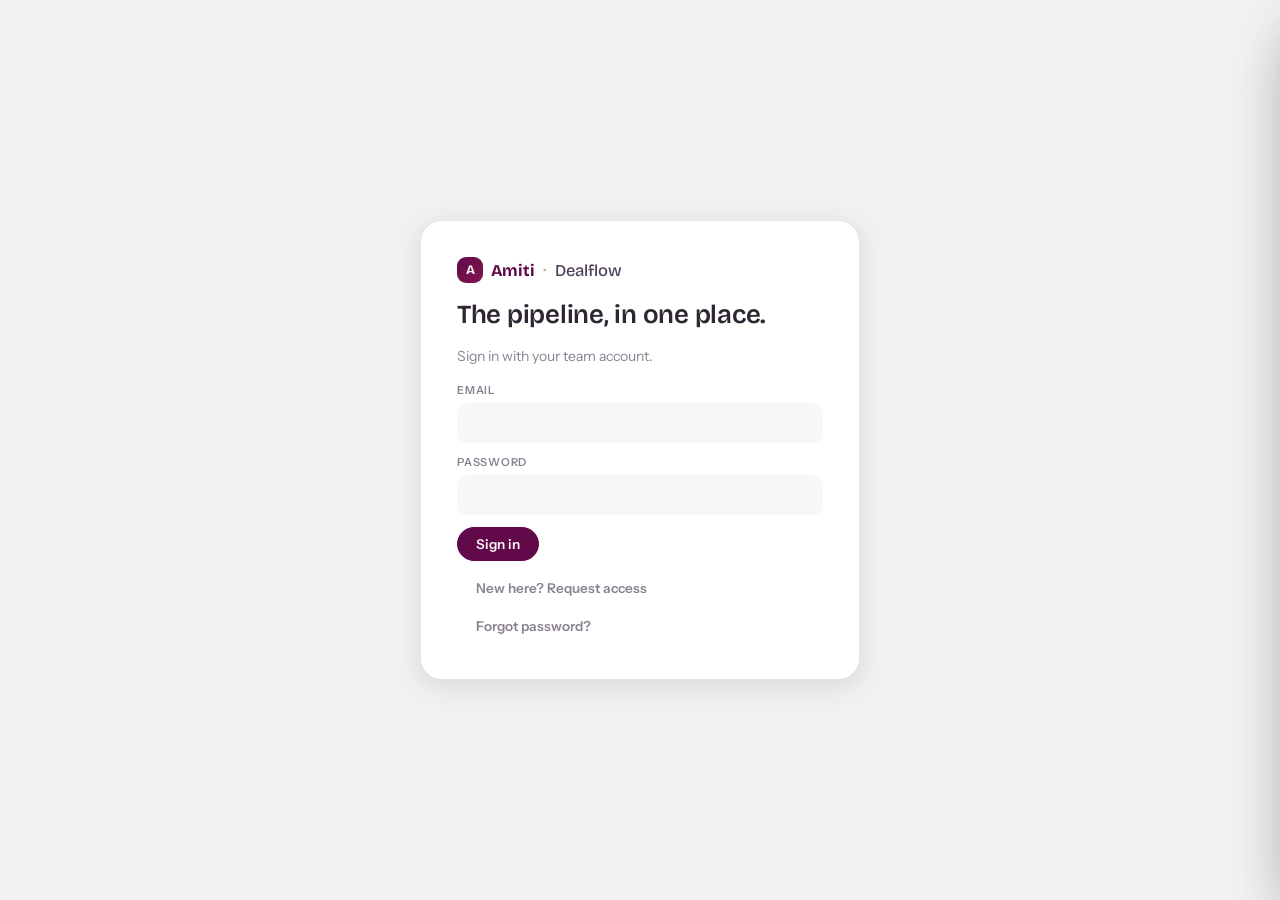
==== commit 0eca68e7: "Added admin function" ====
--- a/index.html
+++ b/index.html
@@ -13,20 +13,34 @@
 </head>
 <body>
 
-  <!-- Sign-in (only shown once config.js has real Firebase project values) -->
+  <!-- Sign-in / register (only shown once config.js has real Firebase project values) -->
   <div id="signin-screen" class="screen hidden">
     <div class="signin-card">
       <div class="wordmark"><span class="logomark" aria-hidden="true">A</span><span class="firm-name">Firm</span><span class="wordmark-sep">·</span>Dealflow</div>
-      <h1>The pipeline, in one place.</h1>
-      <p>Sign in with the account your firm set up for you. Don't have one?
-         Ask whoever administers the pipeline to create it.</p>
+      <h1 id="signin-title">The pipeline, in one place.</h1>
+      <p id="signin-sub">Sign in with your team account.</p>
       <form id="signin-form">
         <label>Email <input id="signin-email" type="email" autocomplete="username" required></label>
         <label>Password <input id="signin-password" type="password" autocomplete="current-password" required></label>
-        <button type="submit" class="btn primary">Sign in</button>
+        <button id="signin-submit" type="submit" class="btn primary">Sign in</button>
       </form>
-      <button id="forgot-btn" class="btn quiet" type="button">Forgot password?</button>
+      <div class="signin-links">
+        <button id="mode-btn" class="btn quiet" type="button">New here? Request access</button>
+        <button id="forgot-btn" class="btn quiet" type="button">Forgot password?</button>
+      </div>
       <p id="signin-error" class="hint error hidden"></p>
+    </div>
+  </div>
+
+  <!-- Signed in, waiting for an admin to approve -->
+  <div id="pending-screen" class="screen hidden">
+    <div class="signin-card">
+      <div class="wordmark"><span class="logomark" aria-hidden="true">A</span><span class="firm-name">Firm</span><span class="wordmark-sep">·</span>Dealflow</div>
+      <h1>Request sent.</h1>
+      <p>Your account <strong id="pending-email"></strong> is waiting for approval.
+         An admin on your team can let you in from their Admin panel — check back
+         after they've approved you.</p>
+      <button id="pending-signout" class="btn ghost" type="button">Sign out</button>
     </div>
   </div>
 
@@ -42,6 +56,7 @@
       <input id="search" type="search" placeholder="Search companies, founders, notes…" autocomplete="off">
       <button id="new-deal-btn" class="btn primary" type="button">+ New deal</button>
       <div id="user-chip" class="hidden">
+        <button id="admin-btn" class="btn quiet hidden" type="button">Admin</button>
         <span id="user-name" class="mono"></span>
         <button id="signout-btn" class="btn quiet">Sign out</button>
       </div>
@@ -110,6 +125,31 @@
     </aside>
   </div>
 
+  <!-- Admin drawer: approve access requests, manage the team -->
+  <div id="admin-overlay" class="drawer-overlay">
+    <aside class="drawer" role="dialog" aria-modal="true" aria-label="Team access">
+      <div class="drawer-head">
+        <div class="drawer-head-top">
+          <p class="mono eyebrow">Admin</p>
+          <button id="admin-close" class="icon-btn" type="button" title="Close (Esc)" aria-label="Close">
+            <svg viewBox="0 0 16 16" fill="none" stroke="currentColor" stroke-width="1.8" stroke-linecap="round"><path d="M4 4l8 8M12 4l-8 8"/></svg>
+          </button>
+        </div>
+        <h2 class="drawer-title">Team access</h2>
+      </div>
+      <div class="drawer-body">
+        <section class="admin-sec">
+          <h3>Waiting for approval</h3>
+          <div id="req-list"></div>
+        </section>
+        <section class="admin-sec">
+          <h3>Team</h3>
+          <div id="user-list"></div>
+        </section>
+      </div>
+    </aside>
+  </div>
+
   <!-- Confirmation dialog (archive / delete / discard) -->
   <div id="confirm-box" class="confirm-overlay">
     <div class="confirm-card" role="alertdialog" aria-modal="true" aria-labelledby="confirm-title">
--- a/styles.css
+++ b/styles.css
@@ -86,6 +86,8 @@
 .btn.danger-ghost { color: var(--danger); }
 .btn.danger-ghost:hover { border-color: var(--danger); background: #FBF1F1; }
 
+.btn.small { padding: 5px 13px; font-size: 12.5px; }
+
 .icon-btn {
   display: inline-flex;
   align-items: center;
@@ -442,6 +444,7 @@
 .signin-card .btn { align-self: flex-start; }
 
 .signin-card form { display: flex; flex-direction: column; gap: 12px; }
+.signin-links { display: flex; flex-wrap: wrap; gap: 4px 8px; margin-top: -6px; }
 .signin-card label {
   display: flex;
   flex-direction: column;
@@ -657,6 +660,39 @@
   border-radius: 0 0 var(--r-l) var(--r-l);
 }
 .drawer-foot-left { display: flex; gap: 8px; }
+
+/* ---- Admin drawer ---- */
+
+.drawer-title {
+  font: 600 24px/1.2 var(--display);
+  letter-spacing: -0.01em;
+  padding: 4px 0;
+}
+
+.admin-sec { display: flex; flex-direction: column; gap: 4px; }
+.admin-sec + .admin-sec { border-top: 1px solid var(--line); padding-top: 18px; }
+.admin-sec h3 {
+  font: 600 11px var(--sans);
+  letter-spacing: 0.07em;
+  text-transform: uppercase;
+  color: var(--ink-3);
+  margin-bottom: 6px;
+}
+
+.admin-row {
+  display: flex;
+  align-items: center;
+  justify-content: space-between;
+  gap: 12px;
+  padding: 9px 0;
+  border-bottom: 1px solid var(--line);
+}
+.admin-row:last-child { border-bottom: none; }
+.admin-info { display: flex; flex-direction: column; gap: 1px; min-width: 0; }
+.admin-email { font-size: 14px; color: var(--ink); overflow-wrap: anywhere; }
+.admin-sub { color: var(--ink-3); }
+.admin-acts { display: flex; gap: 8px; flex: none; }
+.admin-empty { color: var(--ink-3); font-size: 13.5px; padding: 4px 0; }
 
 /* ---- Confirmation dialog ---- */
 
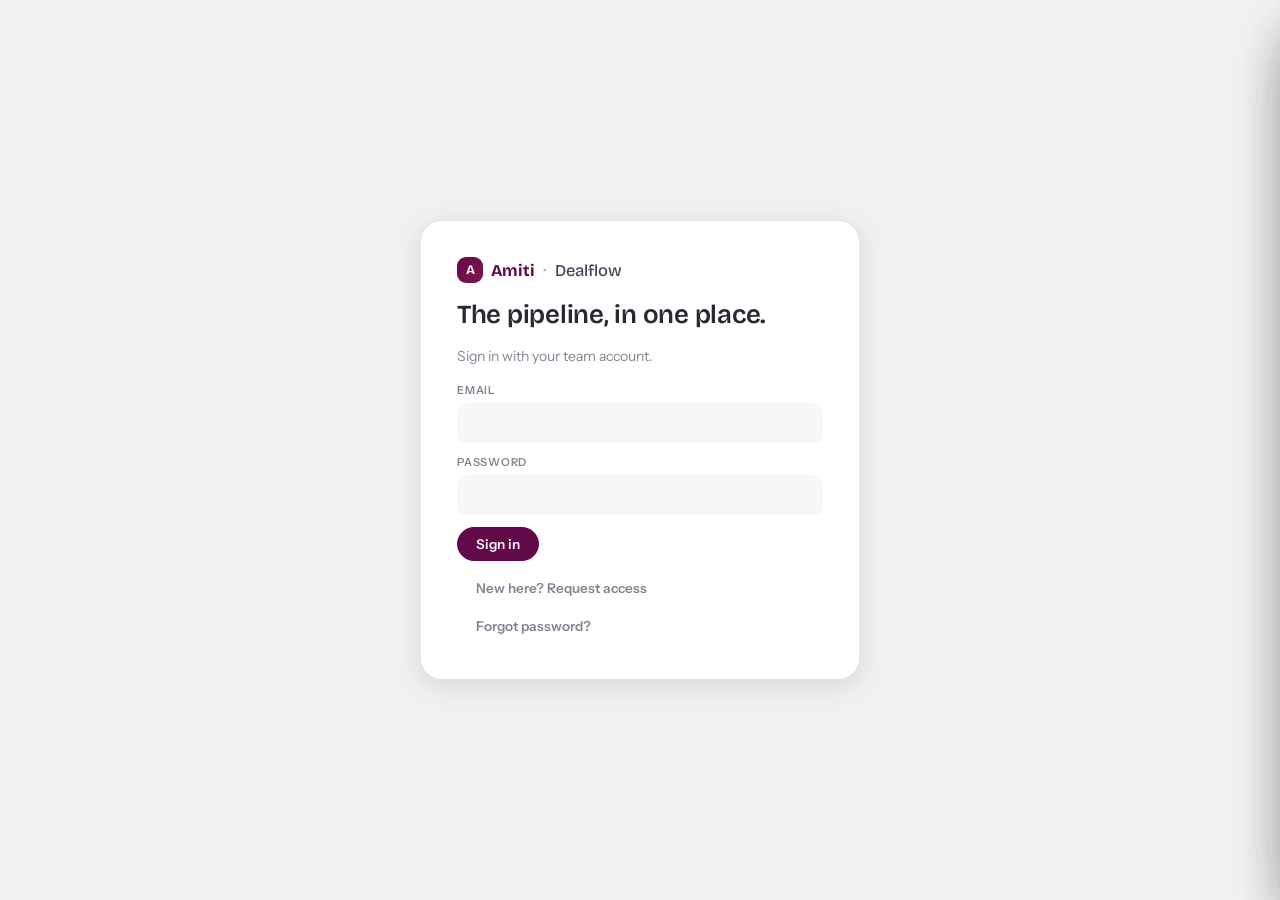
==== commit 6a80db69: "Live updating now. Better action items. Export pdf" ====
--- a/index.html
+++ b/index.html
@@ -52,7 +52,9 @@
     </div>
 
     <header class="topbar">
-      <div class="wordmark"><span class="logomark" aria-hidden="true">A</span><span class="firm-name">Firm</span><span class="wordmark-sep">·</span>Dealflow</div>
+      <!-- <div class="wordmark"><span class="logomark" aria-hidden="true">A</span><span class="firm-name">Firm</span><span class="wordmark-sep">·</span>Dealflow</div> -->
+      <div class="wordmark">Amiti<span class="wordmark-sep">·</span>Dealflow</div>
+
       <input id="search" type="search" placeholder="Search companies, founders, notes…" autocomplete="off">
       <button id="new-deal-btn" class="btn primary" type="button">+ New deal</button>
       <div id="user-chip" class="hidden">
@@ -67,8 +69,11 @@
       <div class="toolbar-right">
         <div class="view-toggle" role="tablist">
           <button data-view="active" class="on">Active</button>
+          <button data-view="mine">My items</button>
           <button data-view="archived">Archive</button>
         </div>
+        <button id="activity-btn" class="btn quiet hidden" type="button">Activity</button>
+        <button id="export-btn" class="btn quiet" type="button">Export PDF</button>
         <button id="refresh-btn" class="btn quiet" title="Reload deals">Refresh</button>
       </div>
     </div>
@@ -146,6 +151,24 @@
           <h3>Team</h3>
           <div id="user-list"></div>
         </section>
+      </div>
+    </aside>
+  </div>
+
+  <!-- Activity drawer: recent changes from the whole team -->
+  <div id="activity-overlay" class="drawer-overlay">
+    <aside class="drawer" role="dialog" aria-modal="true" aria-label="Recent activity">
+      <div class="drawer-head">
+        <div class="drawer-head-top">
+          <p class="mono eyebrow">Last 50 changes</p>
+          <button id="activity-close" class="icon-btn" type="button" title="Close (Esc)" aria-label="Close">
+            <svg viewBox="0 0 16 16" fill="none" stroke="currentColor" stroke-width="1.8" stroke-linecap="round"><path d="M4 4l8 8M12 4l-8 8"/></svg>
+          </button>
+        </div>
+        <h2 class="drawer-title">Activity</h2>
+      </div>
+      <div class="drawer-body">
+        <div id="activity-list"></div>
       </div>
     </aside>
   </div>
--- a/styles.css
+++ b/styles.css
@@ -43,6 +43,7 @@
 }
 
 .hidden { display: none !important; }
+.invisible { visibility: hidden !important; }
 .no-scroll { overflow: hidden; }
 .mono { font-family: var(--mono); font-size: 12px; letter-spacing: 0.01em; }
 .hint { color: var(--ink-3); font-size: 12.5px; }
@@ -331,6 +332,18 @@
   min-height: 38px;
 }
 
+.card-meta-left { display: flex; align-items: center; gap: 8px; min-width: 0; }
+
+.stale-tag {
+  font: 600 10.5px var(--sans);
+  letter-spacing: 0.03em;
+  color: #A0752F;
+  background: rgba(176, 138, 69, 0.13);
+  border-radius: 999px;
+  padding: 2px 8px;
+  white-space: nowrap;
+}
+
 .card-acts { display: flex; gap: 2px; opacity: 0; transition: opacity 0.15s ease; }
 .card:hover .card-acts, .card:focus-within .card-acts { opacity: 1; }
 @media (hover: none) { .card-acts { opacity: 1; } }
@@ -381,7 +394,16 @@
   background: var(--berry) url("data:image/svg+xml,%3Csvg xmlns='http://www.w3.org/2000/svg' viewBox='0 0 12 12'%3E%3Cpath d='M2.6 6.4l2.3 2.3 4.5-5' fill='none' stroke='white' stroke-width='1.8' stroke-linecap='round' stroke-linejoin='round'/%3E%3C/svg%3E") center/11px no-repeat;
   border-color: var(--berry);
 }
-.ai-row .ai-text { min-width: 0; }
+.ai-row .ai-text { min-width: 0; flex: 1; }
+.ai-who {
+  font: 600 11px var(--sans);
+  color: var(--berry);
+  background: color-mix(in srgb, var(--berry) 7%, white);
+  border-radius: 999px;
+  padding: 1px 8px;
+  flex: none;
+  align-self: center;
+}
 .ai-row.done .ai-text {
   color: var(--ink-3);
   text-decoration: line-through;
@@ -626,6 +648,17 @@
 #ai-list .ai-row { align-items: center; gap: 4px; cursor: default; }
 #ai-list .ai-row input[type="checkbox"] { margin: 0 5px 0 0; width: 17px; }
 .ai-text-input { flex: 1; }
+.drawer-body select.ai-assign {
+  width: auto;
+  margin: 0;
+  padding: 4px 8px;
+  flex: none;
+  font: 600 12px var(--sans);
+  color: var(--ink-3);
+  cursor: pointer;
+  border-radius: 8px;
+}
+.drawer-body select.ai-assign:hover { background: var(--surface-2); color: var(--ink-2); }
 #ai-list .done .ai-text-input {
   color: var(--ink-3);
   text-decoration: line-through;
@@ -660,6 +693,49 @@
   border-radius: 0 0 var(--r-l) var(--r-l);
 }
 .drawer-foot-left { display: flex; gap: 8px; }
+
+/* ---- "My items" view ---- */
+
+#cards.mine-mode {
+  display: flex;
+  flex-direction: column;
+  gap: 14px;
+  max-width: 620px;
+}
+
+.mine-group {
+  background: var(--surface);
+  border: 1px solid var(--line);
+  border-radius: var(--r-m);
+  padding: 14px 18px 12px;
+  display: flex;
+  flex-direction: column;
+  gap: 2px;
+  box-shadow: var(--shadow-s);
+}
+.mine-head {
+  display: flex;
+  align-items: center;
+  justify-content: space-between;
+  gap: 10px;
+  background: none;
+  border: none;
+  border-bottom: 1px solid var(--line);
+  padding: 0 0 8px;
+  margin-bottom: 6px;
+  cursor: pointer;
+  text-align: left;
+}
+.mine-company { font: 600 16px var(--display); color: var(--ink); }
+.mine-head:hover .mine-company { color: var(--berry); }
+
+/* ---- Activity feed ---- */
+
+.act-row { padding: 10px 0; border-bottom: 1px solid var(--line); }
+.act-row:last-child { border-bottom: none; }
+.act-main { font-size: 14px; color: var(--ink-2); }
+.act-main strong { color: var(--ink); font-weight: 600; }
+.act-sub { font-size: 12.5px; color: var(--ink-3); margin-top: 2px; overflow-wrap: anywhere; }
 
 /* ---- Admin drawer ---- */
 
